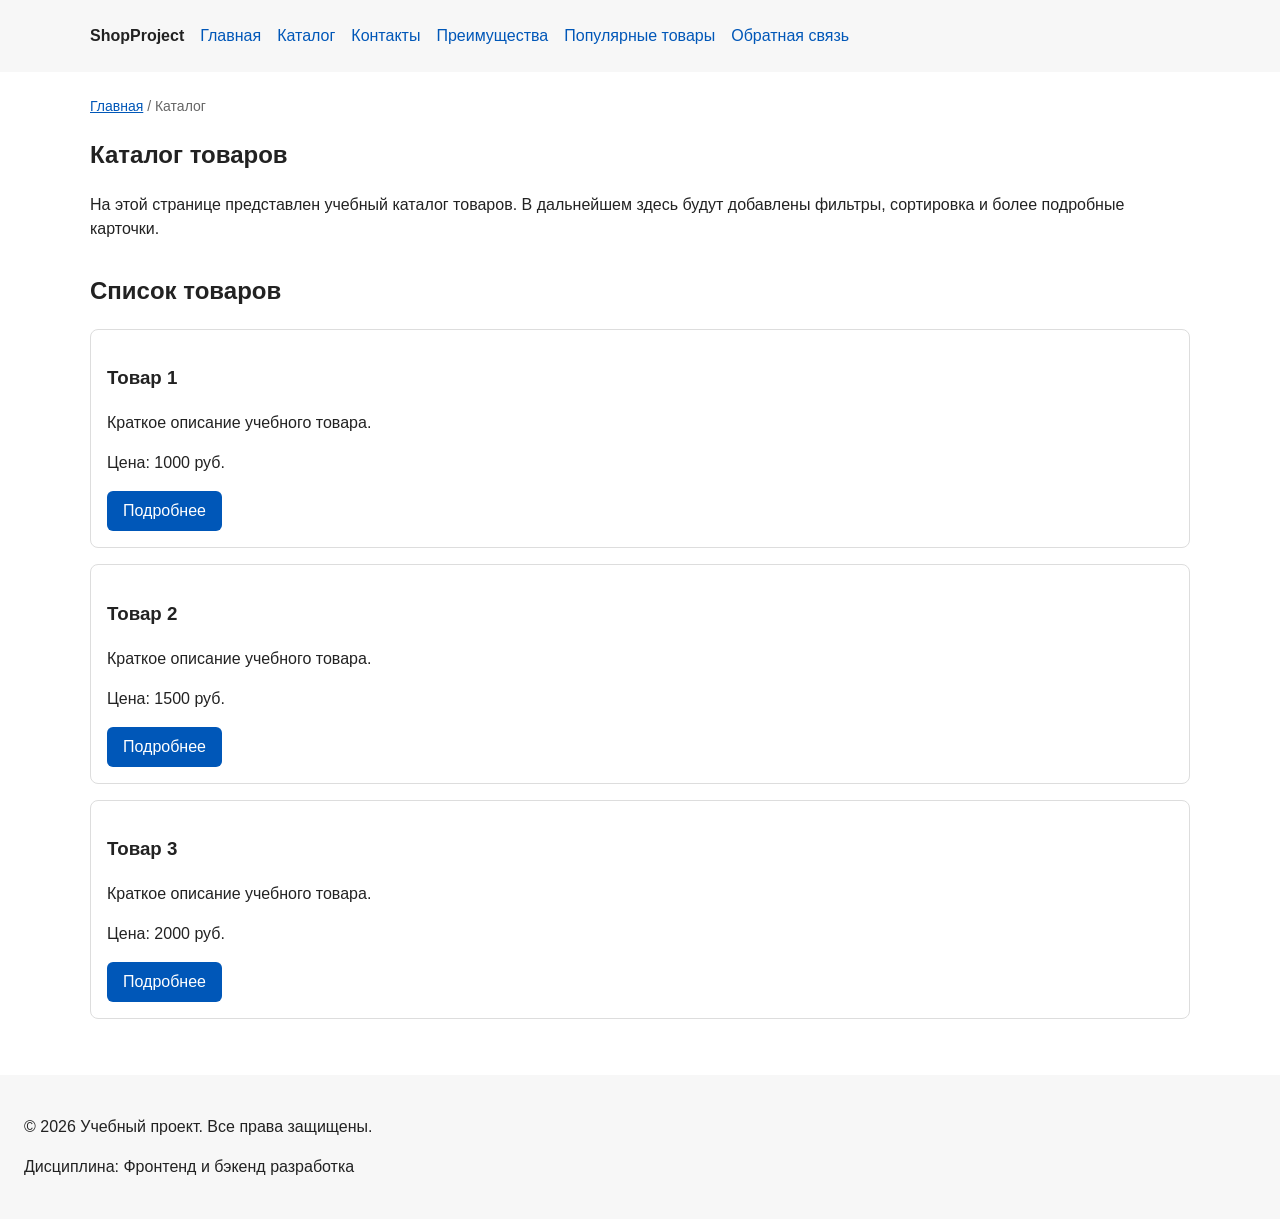
==== catalog.html @ f8c28b3b "feat: add multi-page structure navigation and anchors" ====
<!DOCTYPE html>
<html lang="ru">
<head>
  <meta charset="UTF-8">
  <meta name="viewport" content="width=device-width, initial-scale=1.0">
  <meta name="description" content="Каталог товаров учебного интернет-магазина.">
  <title>Каталог товаров — Учебный интернет-магазин</title>
  <link rel="stylesheet" href="css/style.css">
</head>
<body>
  <header>
    <div class="site-header">
      <a class="site-logo" href="index.html">ShopProject</a>

      <nav class="site-nav" aria-label="Основная навигация">
        <ul class="site-nav__list">
          <li><a href="index.html">Главная</a></li>
          <li><a href="catalog.html">Каталог</a></li>
          <li><a href="contacts.html">Контакты</a></li>
          <li><a href="index.html#advantages">Преимущества</a></li>
          <li><a href="index.html#popular">Популярные товары</a></li>
          <li><a href="index.html#contacts">Обратная связь</a></li>
        </ul>
      </nav>
    </div>
  </header>

  <main>
    <nav class="breadcrumbs" aria-label="Хлебные крошки">
      <a href="index.html">Главная</a>
      <span>Каталог</span>
    </nav>

    <section class="section">
      <h1>Каталог товаров</h1>
      <p>
        На этой странице представлен учебный каталог товаров.
        В дальнейшем здесь будут добавлены фильтры, сортировка и более
        подробные карточки.
      </p>
    </section>

    <section class="section">
      <h2>Список товаров</h2>

      <article class="product-card">
        <h3>Товар 1</h3>
        <p>Краткое описание учебного товара.</p>
        <p>Цена: 1000 руб.</p>
        <a class="button" href="index.html#popular">Подробнее</a>
      </article>

      <article class="product-card">
        <h3>Товар 2</h3>
        <p>Краткое описание учебного товара.</p>
        <p>Цена: 1500 руб.</p>
        <a class="button" href="index.html#popular">Подробнее</a>
      </article>

      <article class="product-card">
        <h3>Товар 3</h3>
        <p>Краткое описание учебного товара.</p>
        <p>Цена: 2000 руб.</p>
        <a class="button" href="index.html#popular">Подробнее</a>
      </article>
    </section>
  </main>

  <footer>
    <p>&copy; 2026 Учебный проект. Все права защищены.</p>
    <p>Дисциплина: Фронтенд и бэкенд разработка</p>
  </footer>
</body>
</html>
---- css/style.css ----
/* ===============================
   1. Переменные проекта
   =============================== */

:root {
  /* Основные цвета проекта */
  --color-bg: #ffffff;
  --color-text: #222222;
  --color-muted: #666666;
  --color-primary: #0057b8;
  --color-primary-dark: #003f86;
  --color-border: #dddddd;
  --color-surface: #f7f7f7;
  --color-surface-accent: #eef5ff;
  --color-danger: #b00020;
  --color-success: #168a2f;
  --color-success-bg: #eefaf0;
  --color-white: #ffffff;

  /* Отступы */
  --space-xs: 4px;
  --space-sm: 8px;
  --space-md: 16px;
  --space-lg: 24px;
  --space-xl: 32px;

  /* Скругления */
  --radius-sm: 6px;
  --radius-md: 8px;
  --radius-lg: 12px;

  /* Размеры */
  --container-width: 1100px;
}


/* ===============================
   2. Базовые стили
   =============================== */

* {
  box-sizing: border-box;
}

body {
  margin: 0;
  font-family: Arial, sans-serif;
  line-height: 1.5;
  color: var(--color-text);
  background-color: var(--color-bg);
}

header,
main,
footer {
  padding: var(--space-lg);
}


/* ===============================
   3. Общие элементы интерфейса
   =============================== */

a {
  color: var(--color-primary);
}

a:hover {
  color: var(--color-primary-dark);
}

a:focus-visible {
  outline: 2px solid var(--color-primary);
  outline-offset: 3px;
}

.button,
.form-actions button {
  display: inline-block;
  padding: var(--space-sm) var(--space-md);
  color: var(--color-white);
  background-color: var(--color-primary);
  text-decoration: none;
  border: none;
  cursor: pointer;
  border-radius: var(--radius-sm);
}

.button:hover,
.form-actions button:hover {
  color: var(--color-white);
  background-color: var(--color-primary-dark);
}

.button:focus-visible,
.form-actions button:focus-visible {
  outline: 2px solid var(--color-primary);
  outline-offset: 3px;
}

.button:disabled,
.form-actions button:disabled {
  opacity: 0.6;
  cursor: not-allowed;
}


/* ===============================
   4. Компоненты страницы
   =============================== */

header {
  background-color: var(--color-surface);
}

footer {
  background-color: var(--color-surface);
}


/* FLEXBOX ДЛЯ ШАПКИ */

.site-header {
  max-width: var(--container-width);
  margin: 0 auto;

  display: flex;
  gap: var(--space-md);
  align-items: center;
}

.site-logo {
  font-weight: bold;
  text-decoration: none;
  color: var(--color-text);
}

.site-nav__list {
  display: flex;
  gap: var(--space-md);

  padding: 0;
  margin: 0;
  list-style: none;
}

.site-nav__list a {
  text-decoration: none;
}

.site-logo:hover {
  color: var(--color-primary-dark);
}

.site-nav__list a:hover {
  text-decoration: underline;
}


.hero {
  max-width: var(--container-width);
  margin: 0 auto var(--space-xl);
  padding: var(--space-xl) var(--space-lg);
  background-color: var(--color-surface-accent);
  border-radius: var(--radius-lg);
}

.section {
  max-width: var(--container-width);
  margin: 0 auto var(--space-xl);
}

.section h2 {
  margin-top: 0;
}


/* CSS GRID ДЛЯ ТОВАРОВ */

.product-grid {
  display: grid;
  grid-template-columns: repeat(3, 1fr);
  gap: var(--space-md);
}

/*«Популярные товары» занимал всю строку 
над тремя карточками, а не становился первой ячейкой сетки*/
.product-grid h2 {
  grid-column: 1 / -1;
}


.product-card {
  margin-bottom: var(--space-md);
  padding: var(--space-md);
  border: 1px solid var(--color-border);
  border-radius: var(--radius-md);
  background-color: var(--color-bg);
}

.product-card:hover {
  border-color: var(--color-primary);
}

.product-card__title {
  margin-top: 0;
}

.product-card__description {
  color: var(--color-muted);
}

.product-card__price {
  font-weight: bold;
}

.aside-info {
  max-width: var(--container-width);
  margin: 0 auto var(--space-xl);
  padding: var(--space-md);
  border-left: 4px solid var(--color-primary);
  background-color: var(--color-surface);
}


/* ===============================
   5. Форма и модальное окно
   =============================== */

.order-dialog {
  width: min(100% - var(--space-xl), 560px);
  padding: var(--space-lg);
  border: none;
  border-radius: var(--radius-lg);
}

.order-dialog::backdrop {
  background-color: rgba(0, 0, 0, 0.5);
}

.form-field {
  margin-bottom: var(--space-md);
}

.form-field label {
  display: block;
  margin-bottom: var(--space-xs);
}

.form-field input,
.form-field select,
.form-field textarea {
  width: 100%;
  padding: 10px 12px;
  border: 1px solid var(--color-border);
  border-radius: var(--radius-sm);
  font: inherit;
}

.form-field input[type="checkbox"] {
  width: auto;
}

.form-field small {
  display: block;
  margin-top: var(--space-xs);
  color: var(--color-muted);
}

.form-field input:hover,
.form-field select:hover,
.form-field textarea:hover {
  border-color: var(--color-primary);
}

.form-field input:focus,
.form-field select:focus,
.form-field textarea:focus {
  border-color: var(--color-primary);
}

.form-field input:focus-visible,
.form-field select:focus-visible,
.form-field textarea:focus-visible {
  outline: 2px solid var(--color-primary);
  outline-offset: 3px;
}

.form-field input[aria-invalid="true"],
.form-field select[aria-invalid="true"],
.form-field textarea[aria-invalid="true"] {
  border-color: var(--color-danger);
}

.form-actions {
  display: flex;
  gap: var(--space-md);
  margin-top: var(--space-lg);
}

.success-message {
  max-width: var(--container-width);
  margin: var(--space-lg) auto;
  padding: var(--space-md);
  border-left: 4px solid var(--color-success);
  background-color: var(--color-success-bg);
}
.breadcrumbs {
  max-width: var(--container-width);
  margin: 0 auto var(--space-md);
  font-size: 14px;
  color: var(--color-muted);
}

.breadcrumbs a {
  color: var(--color-primary);
}

.breadcrumbs span::before {
  content: " / ";
  color: var(--color-muted);
}
html {
  scroll-behavior: smooth;
}

:target {
  outline: 2px dashed var(--color-primary);
  outline-offset: 4px;
}
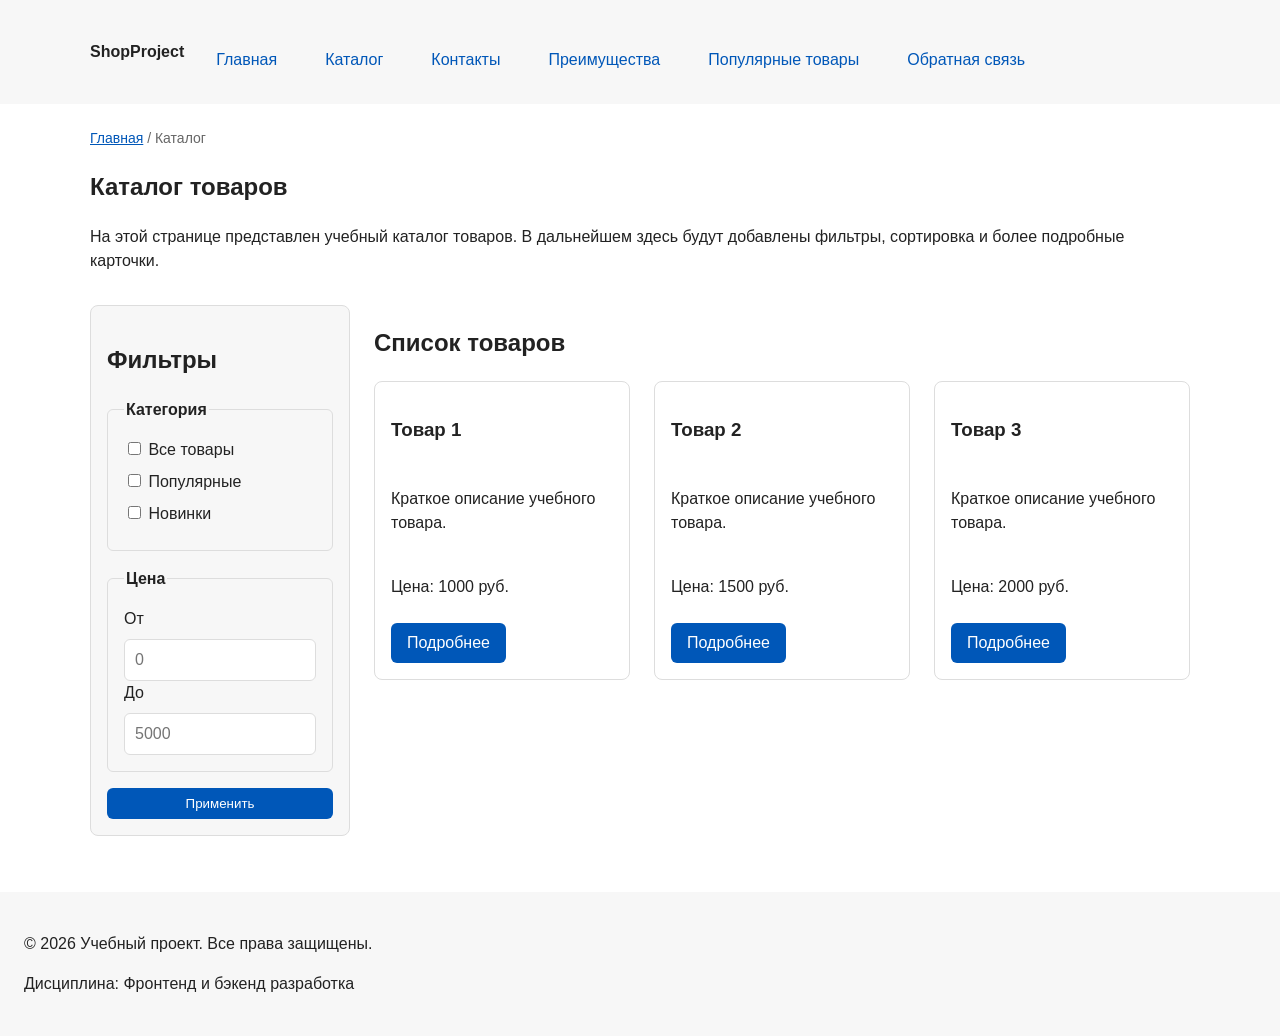
==== commit 0910ee66: "feat: add flex navigation and grid catalog layout" ====
--- a/catalog.html
+++ b/catalog.html
@@ -40,29 +40,70 @@
       </p>
     </section>
 
-    <section class="section">
-      <h2>Список товаров</h2>
+    <section class="catalog-layout">
+      <aside class="catalog-filters">
+        <h2>Фильтры</h2>
 
-      <article class="product-card">
-        <h3>Товар 1</h3>
-        <p>Краткое описание учебного товара.</p>
-        <p>Цена: 1000 руб.</p>
-        <a class="button" href="index.html#popular">Подробнее</a>
-      </article>
+        <form class="filters-form" action="#" method="get">
+          <fieldset>
+            <legend>Категория</legend>
 
-      <article class="product-card">
-        <h3>Товар 2</h3>
-        <p>Краткое описание учебного товара.</p>
-        <p>Цена: 1500 руб.</p>
-        <a class="button" href="index.html#popular">Подробнее</a>
-      </article>
+            <label>
+              <input type="checkbox" name="category" value="all">
+              Все товары
+            </label>
 
-      <article class="product-card">
-        <h3>Товар 3</h3>
-        <p>Краткое описание учебного товара.</p>
-        <p>Цена: 2000 руб.</p>
-        <a class="button" href="index.html#popular">Подробнее</a>
-      </article>
+            <label>
+              <input type="checkbox" name="category" value="popular">
+              Популярные
+            </label>
+
+            <label>
+              <input type="checkbox" name="category" value="new">
+              Новинки
+            </label>
+          </fieldset>
+
+          <fieldset>
+            <legend>Цена</legend>
+
+            <label for="price-from">От</label>
+            <input id="price-from" name="price-from" type="number" min="0" placeholder="0">
+
+            <label for="price-to">До</label>
+            <input id="price-to" name="price-to" type="number" min="0" placeholder="5000">
+          </fieldset>
+
+          <button class="button" type="submit">Применить</button>
+        </form>
+      </aside>
+
+      <section class="catalog-products">
+        <h2>Список товаров</h2>
+
+        <div class="products-grid">
+          <article class="product-card">
+            <h3>Товар 1</h3>
+            <p>Краткое описание учебного товара.</p>
+            <p>Цена: 1000 руб.</p>
+            <a class="button" href="index.html#popular">Подробнее</a>
+          </article>
+
+          <article class="product-card">
+            <h3>Товар 2</h3>
+            <p>Краткое описание учебного товара.</p>
+            <p>Цена: 1500 руб.</p>
+            <a class="button" href="index.html#popular">Подробнее</a>
+          </article>
+
+          <article class="product-card">
+            <h3>Товар 3</h3>
+            <p>Краткое описание учебного товара.</p>
+            <p>Цена: 2000 руб.</p>
+            <a class="button" href="index.html#popular">Подробнее</a>
+          </article>
+        </div>
+      </section>
     </section>
   </main>
 
@@ -71,4 +112,4 @@
     <p>Дисциплина: Фронтенд и бэкенд разработка</p>
   </footer>
 </body>
-</html>
+</html>
--- a/css/style.css
+++ b/css/style.css
@@ -137,23 +137,36 @@
 
 .site-nav__list {
   display: flex;
+  flex-wrap: wrap;
+  justify-content: center;
+  align-items: center;
   gap: var(--space-md);
-
   padding: 0;
-  margin: 0;
+  margin: var(--space-md) 0 0;
   list-style: none;
 }
 
-.site-nav__list a {
-  text-decoration: none;
-}
 
 .site-logo:hover {
   color: var(--color-primary-dark);
 }
+.site-nav__list a {
+  display: inline-block;
+  padding: var(--space-sm) var(--space-md);
+  color: var(--color-primary);
+  text-decoration: none;
+  border-radius: var(--radius-sm);
+}
 
 .site-nav__list a:hover {
-  text-decoration: underline;
+  color: var(--color-white);
+  background-color: var(--color-primary);
+}
+
+.products-grid {
+  display: grid;
+  grid-template-columns: repeat(3, 1fr);
+  gap: var(--space-lg);
 }
 
 
@@ -191,12 +204,21 @@
 
 
 .product-card {
-  margin-bottom: var(--space-md);
+  display: flex;
+  flex-direction: column;
+  gap: var(--space-sm);
+  margin-bottom: 0;
   padding: var(--space-md);
   border: 1px solid var(--color-border);
   border-radius: var(--radius-md);
   background-color: var(--color-bg);
 }
+
+.product-card .button {
+  margin-top: auto;
+  align-self: flex-start;
+}
+
 
 .product-card:hover {
   border-color: var(--color-primary);
@@ -328,3 +350,51 @@
   outline: 2px dashed var(--color-primary);
   outline-offset: 4px;
 }
+.catalog-layout {
+  max-width: var(--container-width);
+  margin: 0 auto var(--space-xl);
+  display: grid;
+  grid-template-columns: 260px 1fr;
+  grid-template-areas: "filters products";
+  gap: var(--space-lg);
+}
+
+.catalog-filters {
+  grid-area: filters;
+  padding: var(--space-md);
+  border: 1px solid var(--color-border);
+  border-radius: var(--radius-md);
+  background-color: var(--color-surface);
+}
+
+.catalog-products {
+  grid-area: products;
+}
+.filters-form {
+  display: grid;
+  gap: var(--space-md);
+}
+
+.filters-form fieldset {
+  margin: 0;
+  padding: var(--space-md);
+  border: 1px solid var(--color-border);
+  border-radius: var(--radius-sm);
+}
+
+.filters-form legend {
+  font-weight: 700;
+}
+
+.filters-form label {
+  display: block;
+  margin-bottom: var(--space-sm);
+}
+
+.filters-form input[type="number"] {
+  width: 100%;
+  padding: 8px 10px;
+  border: 1px solid var(--color-border);
+  border-radius: var(--radius-sm);
+  font: inherit;
+}
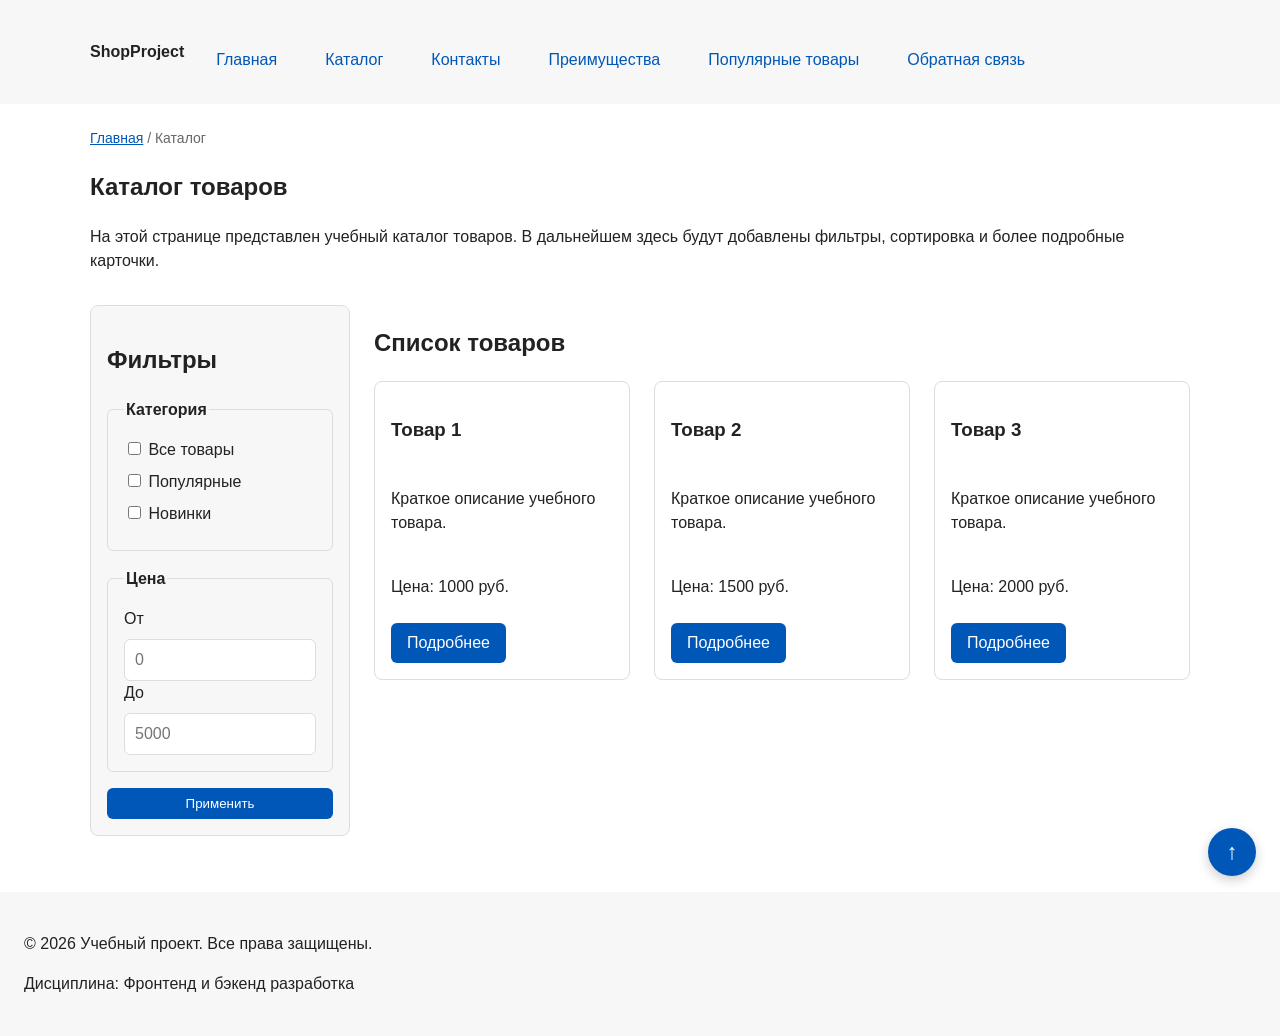
==== commit 2913efca: "feat: add back-to-top button to all pages" ====
--- a/catalog.html
+++ b/catalog.html
@@ -7,7 +7,7 @@
   <title>Каталог товаров — Учебный интернет-магазин</title>
   <link rel="stylesheet" href="css/style.css">
 </head>
-<body>
+<body id="top">
   <header>
     <div class="site-header">
       <a class="site-logo" href="index.html">ShopProject</a>
@@ -111,5 +111,7 @@
     <p>&copy; 2026 Учебный проект. Все права защищены.</p>
     <p>Дисциплина: Фронтенд и бэкенд разработка</p>
   </footer>
+
+  <a class="back-to-top" href="#top" aria-label="Вернуться наверх">↑</a>
 </body>
 </html>
--- a/css/style.css
+++ b/css/style.css
@@ -398,3 +398,88 @@
   border-radius: var(--radius-sm);
   font: inherit;
 }
+/* ===============================
+   Кнопка «Наверх»
+   =============================== */
+
+.back-to-top {
+  position: fixed;
+  right: var(--space-lg);
+  bottom: var(--space-lg);
+  z-index: 100;
+
+  width: 48px;
+  height: 48px;
+
+  display: flex;
+  align-items: center;
+  justify-content: center;
+
+  font-size: 22px;
+  line-height: 1;
+
+  color: var(--color-white);
+  background-color: var(--color-primary);
+
+  border: none;
+  border-radius: 50%;
+  cursor: pointer;
+
+  box-shadow: 0 4px 12px rgba(0, 0, 0, 0.2);
+
+  transition: background-color 0.2s ease, transform 0.2s ease;
+}
+
+.back-to-top:hover {
+  background-color: var(--color-primary-dark);
+  transform: translateY(-3px);
+}
+
+.back-to-top:focus-visible {
+  outline: 2px solid var(--color-primary);
+  outline-offset: 3px;
+}
+
+.back-to-top[hidden] {
+  display: none;
+}
+/* ===============================
+   Кнопка «Наверх» (без JS)
+   =============================== */
+
+.back-to-top {
+  position: fixed;
+  right: var(--space-lg);
+  bottom: var(--space-lg);
+  z-index: 100;
+
+  width: 48px;
+  height: 48px;
+
+  display: flex;
+  align-items: center;
+  justify-content: center;
+
+  font-size: 22px;
+  line-height: 1;
+  text-decoration: none;
+
+  color: var(--color-white);
+  background-color: var(--color-primary);
+
+  border-radius: 50%;
+
+  box-shadow: 0 4px 12px rgba(0, 0, 0, 0.2);
+
+  transition: background-color 0.2s ease, transform 0.2s ease;
+}
+
+.back-to-top:hover {
+  background-color: var(--color-primary-dark);
+  transform: translateY(-3px);
+}
+
+.back-to-top:focus-visible {
+  outline: 2px solid var(--color-primary);
+  outline-offset: 3px;
+}
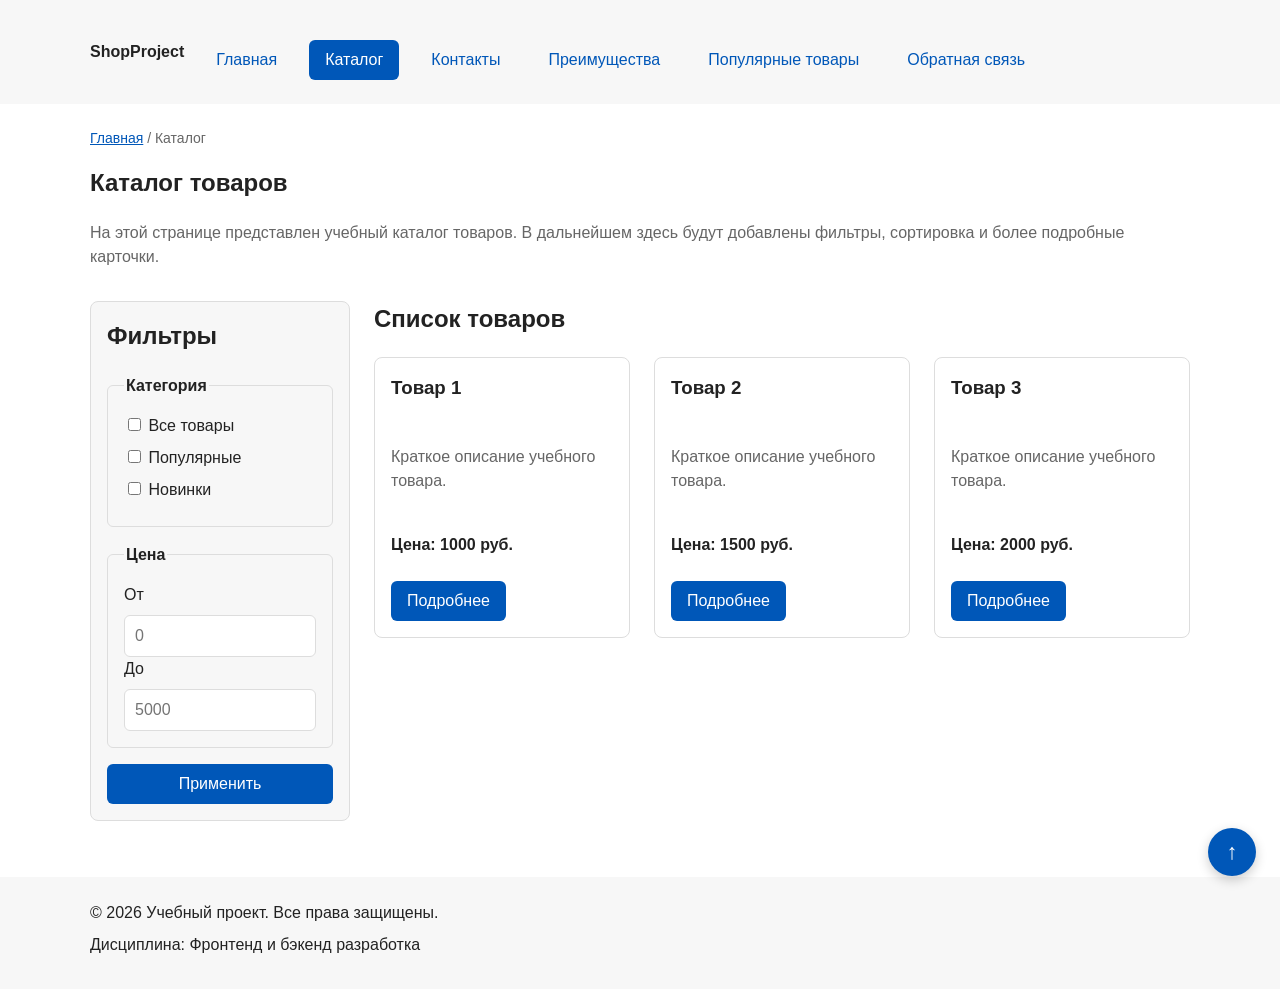
==== commit b4880ce5: "refactor: apply BEM naming to CSS classes" ====
--- a/catalog.html
+++ b/catalog.html
@@ -8,18 +8,30 @@
   <link rel="stylesheet" href="css/style.css">
 </head>
 <body id="top">
-  <header>
-    <div class="site-header">
-      <a class="site-logo" href="index.html">ShopProject</a>
+  <header class="site-header">
+    <div class="site-header__inner">
+      <a class="site-header__logo" href="index.html">ShopProject</a>
 
       <nav class="site-nav" aria-label="Основная навигация">
         <ul class="site-nav__list">
-          <li><a href="index.html">Главная</a></li>
-          <li><a href="catalog.html">Каталог</a></li>
-          <li><a href="contacts.html">Контакты</a></li>
-          <li><a href="index.html#advantages">Преимущества</a></li>
-          <li><a href="index.html#popular">Популярные товары</a></li>
-          <li><a href="index.html#contacts">Обратная связь</a></li>
+          <li class="site-nav__item">
+            <a class="site-nav__link" href="index.html">Главная</a>
+          </li>
+          <li class="site-nav__item">
+            <a class="site-nav__link site-nav__link--active" href="catalog.html">Каталог</a>
+          </li>
+          <li class="site-nav__item">
+            <a class="site-nav__link" href="contacts.html">Контакты</a>
+          </li>
+          <li class="site-nav__item">
+            <a class="site-nav__link" href="index.html#advantages">Преимущества</a>
+          </li>
+          <li class="site-nav__item">
+            <a class="site-nav__link" href="index.html#popular">Популярные товары</a>
+          </li>
+          <li class="site-nav__item">
+            <a class="site-nav__link" href="index.html#contacts">Обратная связь</a>
+          </li>
         </ul>
       </nav>
     </div>
@@ -27,13 +39,13 @@
 
   <main>
     <nav class="breadcrumbs" aria-label="Хлебные крошки">
-      <a href="index.html">Главная</a>
-      <span>Каталог</span>
+      <a class="breadcrumbs__link" href="index.html">Главная</a>
+      <span class="breadcrumbs__current">Каталог</span>
     </nav>
 
     <section class="section">
-      <h1>Каталог товаров</h1>
-      <p>
+      <h1 class="section__title">Каталог товаров</h1>
+      <p class="section__description">
         На этой странице представлен учебный каталог товаров.
         В дальнейшем здесь будут добавлены фильтры, сортировка и более
         подробные карточки.
@@ -42,74 +54,74 @@
 
     <section class="catalog-layout">
       <aside class="catalog-filters">
-        <h2>Фильтры</h2>
+        <h2 class="catalog-filters__title">Фильтры</h2>
 
-        <form class="filters-form" action="#" method="get">
-          <fieldset>
-            <legend>Категория</legend>
+        <form class="catalog-filters__form" action="#" method="get">
+          <fieldset class="catalog-filters__fieldset">
+            <legend class="catalog-filters__legend">Категория</legend>
 
-            <label>
-              <input type="checkbox" name="category" value="all">
+            <label class="catalog-filters__label">
+              <input class="catalog-filters__input catalog-filters__input--checkbox" type="checkbox" name="category" value="all">
               Все товары
             </label>
 
-            <label>
-              <input type="checkbox" name="category" value="popular">
+            <label class="catalog-filters__label">
+              <input class="catalog-filters__input catalog-filters__input--checkbox" type="checkbox" name="category" value="popular">
               Популярные
             </label>
 
-            <label>
-              <input type="checkbox" name="category" value="new">
+            <label class="catalog-filters__label">
+              <input class="catalog-filters__input catalog-filters__input--checkbox" type="checkbox" name="category" value="new">
               Новинки
             </label>
           </fieldset>
 
-          <fieldset>
-            <legend>Цена</legend>
+          <fieldset class="catalog-filters__fieldset">
+            <legend class="catalog-filters__legend">Цена</legend>
 
-            <label for="price-from">От</label>
-            <input id="price-from" name="price-from" type="number" min="0" placeholder="0">
+            <label class="catalog-filters__label" for="price-from">От</label>
+            <input class="catalog-filters__input" id="price-from" name="price-from" type="number" min="0" placeholder="0">
 
-            <label for="price-to">До</label>
-            <input id="price-to" name="price-to" type="number" min="0" placeholder="5000">
+            <label class="catalog-filters__label" for="price-to">До</label>
+            <input class="catalog-filters__input" id="price-to" name="price-to" type="number" min="0" placeholder="5000">
           </fieldset>
 
-          <button class="button" type="submit">Применить</button>
+          <button class="button button--primary" type="submit">Применить</button>
         </form>
       </aside>
 
       <section class="catalog-products">
-        <h2>Список товаров</h2>
+        <h2 class="catalog-products__title">Список товаров</h2>
 
         <div class="products-grid">
           <article class="product-card">
-            <h3>Товар 1</h3>
-            <p>Краткое описание учебного товара.</p>
-            <p>Цена: 1000 руб.</p>
-            <a class="button" href="index.html#popular">Подробнее</a>
+            <h3 class="product-card__title">Товар 1</h3>
+            <p class="product-card__description">Краткое описание учебного товара.</p>
+            <p class="product-card__price">Цена: 1000 руб.</p>
+            <a class="button button--primary" href="index.html#popular">Подробнее</a>
           </article>
 
           <article class="product-card">
-            <h3>Товар 2</h3>
-            <p>Краткое описание учебного товара.</p>
-            <p>Цена: 1500 руб.</p>
-            <a class="button" href="index.html#popular">Подробнее</a>
+            <h3 class="product-card__title">Товар 2</h3>
+            <p class="product-card__description">Краткое описание учебного товара.</p>
+            <p class="product-card__price">Цена: 1500 руб.</p>
+            <a class="button button--primary" href="index.html#popular">Подробнее</a>
           </article>
 
           <article class="product-card">
-            <h3>Товар 3</h3>
-            <p>Краткое описание учебного товара.</p>
-            <p>Цена: 2000 руб.</p>
-            <a class="button" href="index.html#popular">Подробнее</a>
+            <h3 class="product-card__title">Товар 3</h3>
+            <p class="product-card__description">Краткое описание учебного товара.</p>
+            <p class="product-card__price">Цена: 2000 руб.</p>
+            <a class="button button--primary" href="index.html#popular">Подробнее</a>
           </article>
         </div>
       </section>
     </section>
   </main>
 
-  <footer>
-    <p>&copy; 2026 Учебный проект. Все права защищены.</p>
-    <p>Дисциплина: Фронтенд и бэкенд разработка</p>
+  <footer class="site-footer">
+    <p class="site-footer__text">&copy; 2026 Учебный проект. Все права защищены.</p>
+    <p class="site-footer__text">Дисциплина: Фронтенд и бэкенд разработка</p>
   </footer>
 
   <a class="back-to-top" href="#top" aria-label="Вернуться наверх">↑</a>
--- a/css/style.css
+++ b/css/style.css
@@ -1,9 +1,4 @@
-/* ===============================
-   1. Переменные проекта
-   =============================== */
-
 :root {
-  /* Основные цвета проекта */
   --color-bg: #ffffff;
   --color-text: #222222;
   --color-muted: #666666;
@@ -17,29 +12,25 @@
   --color-success-bg: #eefaf0;
   --color-white: #ffffff;
 
-  /* Отступы */
   --space-xs: 4px;
   --space-sm: 8px;
   --space-md: 16px;
   --space-lg: 24px;
   --space-xl: 32px;
 
-  /* Скругления */
   --radius-sm: 6px;
   --radius-md: 8px;
   --radius-lg: 12px;
 
-  /* Размеры */
   --container-width: 1100px;
 }
-
-
-/* ===============================
-   2. Базовые стили
-   =============================== */
 
 * {
   box-sizing: border-box;
+}
+
+html {
+  scroll-behavior: smooth;
 }
 
 body {
@@ -50,16 +41,9 @@
   background-color: var(--color-bg);
 }
 
-header,
-main,
-footer {
+main {
   padding: var(--space-lg);
 }
-
-
-/* ===============================
-   3. Общие элементы интерфейса
-   =============================== */
 
 a {
   color: var(--color-primary);
@@ -74,65 +58,69 @@
   outline-offset: 3px;
 }
 
-.button,
-.form-actions button {
+.button {
   display: inline-block;
   padding: var(--space-sm) var(--space-md);
+  border: none;
+  border-radius: var(--radius-sm);
+  font: inherit;
+  text-decoration: none;
+  cursor: pointer;
+}
+
+.button--primary {
   color: var(--color-white);
   background-color: var(--color-primary);
-  text-decoration: none;
-  border: none;
-  cursor: pointer;
-  border-radius: var(--radius-sm);
-}
-
-.button:hover,
-.form-actions button:hover {
+}
+
+.button--primary:hover {
   color: var(--color-white);
   background-color: var(--color-primary-dark);
 }
 
-.button:focus-visible,
-.form-actions button:focus-visible {
+.button--secondary {
+  color: var(--color-primary);
+  background-color: transparent;
+  border: 1px solid var(--color-primary);
+}
+
+.button--secondary:hover {
+  color: var(--color-white);
+  background-color: var(--color-primary);
+}
+
+.button:focus-visible {
   outline: 2px solid var(--color-primary);
   outline-offset: 3px;
 }
 
 .button:disabled,
-.form-actions button:disabled {
+.button--disabled {
   opacity: 0.6;
   cursor: not-allowed;
 }
 
-
-/* ===============================
-   4. Компоненты страницы
-   =============================== */
-
-header {
+.site-header {
+  padding: var(--space-lg);
   background-color: var(--color-surface);
 }
 
-footer {
-  background-color: var(--color-surface);
-}
-
-
-/* FLEXBOX ДЛЯ ШАПКИ */
-
-.site-header {
+.site-header__inner {
+  display: flex;
+  align-items: center;
+  gap: var(--space-md);
   max-width: var(--container-width);
   margin: 0 auto;
-
-  display: flex;
-  gap: var(--space-md);
-  align-items: center;
-}
-
-.site-logo {
+}
+
+.site-header__logo {
+  color: var(--color-text);
   font-weight: bold;
   text-decoration: none;
-  color: var(--color-text);
+}
+
+.site-header__logo:hover {
+  color: var(--color-primary-dark);
 }
 
 .site-nav__list {
@@ -146,11 +134,7 @@
   list-style: none;
 }
 
-
-.site-logo:hover {
-  color: var(--color-primary-dark);
-}
-.site-nav__list a {
+.site-nav__link {
   display: inline-block;
   padding: var(--space-sm) var(--space-md);
   color: var(--color-primary);
@@ -158,17 +142,11 @@
   border-radius: var(--radius-sm);
 }
 
-.site-nav__list a:hover {
+.site-nav__link:hover,
+.site-nav__link--active {
   color: var(--color-white);
   background-color: var(--color-primary);
 }
-
-.products-grid {
-  display: grid;
-  grid-template-columns: repeat(3, 1fr);
-  gap: var(--space-lg);
-}
-
 
 .hero {
   max-width: var(--container-width);
@@ -178,48 +156,57 @@
   border-radius: var(--radius-lg);
 }
 
+.hero__title {
+  margin-top: 0;
+}
+
+.hero__description {
+  color: var(--color-muted);
+}
+
 .section {
   max-width: var(--container-width);
   margin: 0 auto var(--space-xl);
 }
 
-.section h2 {
-  margin-top: 0;
-}
-
-
-/* CSS GRID ДЛЯ ТОВАРОВ */
-
-.product-grid {
+.section__title {
+  margin-top: 0;
+}
+
+.section__description {
+  color: var(--color-muted);
+}
+
+.advantages-list {
+  padding-left: var(--space-lg);
+}
+
+.advantages-list__item {
+  margin-bottom: var(--space-sm);
+}
+
+.products-grid {
   display: grid;
-  grid-template-columns: repeat(3, 1fr);
-  gap: var(--space-md);
-}
-
-/*«Популярные товары» занимал всю строку 
-над тремя карточками, а не становился первой ячейкой сетки*/
-.product-grid h2 {
+  grid-template-columns: repeat(3, minmax(0, 1fr));
+  gap: var(--space-lg);
+}
+
+.products-grid__title {
   grid-column: 1 / -1;
-}
-
+  margin-top: 0;
+}
 
 .product-card {
   display: flex;
   flex-direction: column;
+  align-items: flex-start;
   gap: var(--space-sm);
-  margin-bottom: 0;
   padding: var(--space-md);
   border: 1px solid var(--color-border);
   border-radius: var(--radius-md);
   background-color: var(--color-bg);
 }
 
-.product-card .button {
-  margin-top: auto;
-  align-self: flex-start;
-}
-
-
 .product-card:hover {
   border-color: var(--color-primary);
 }
@@ -234,6 +221,10 @@
 
 .product-card__price {
   font-weight: bold;
+}
+
+.product-card__button {
+  margin-top: auto;
 }
 
 .aside-info {
@@ -244,10 +235,13 @@
   background-color: var(--color-surface);
 }
 
-
-/* ===============================
-   5. Форма и модальное окно
-   =============================== */
+.aside-info__title {
+  margin-top: 0;
+}
+
+.aside-info__text {
+  margin-bottom: 0;
+}
 
 .order-dialog {
   width: min(100% - var(--space-xl), 560px);
@@ -260,18 +254,20 @@
   background-color: rgba(0, 0, 0, 0.5);
 }
 
-.form-field {
+.order-dialog__title {
+  margin-top: 0;
+}
+
+.order-form__field {
   margin-bottom: var(--space-md);
 }
 
-.form-field label {
+.order-form__label {
   display: block;
   margin-bottom: var(--space-xs);
 }
 
-.form-field input,
-.form-field select,
-.form-field textarea {
+.order-form__input {
   width: 100%;
   padding: 10px 12px;
   border: 1px solid var(--color-border);
@@ -279,43 +275,27 @@
   font: inherit;
 }
 
-.form-field input[type="checkbox"] {
+.order-form__input--checkbox {
   width: auto;
 }
 
-.form-field small {
-  display: block;
-  margin-top: var(--space-xs);
-  color: var(--color-muted);
-}
-
-.form-field input:hover,
-.form-field select:hover,
-.form-field textarea:hover {
+.order-form__input:hover,
+.order-form__input:focus {
   border-color: var(--color-primary);
 }
 
-.form-field input:focus,
-.form-field select:focus,
-.form-field textarea:focus {
-  border-color: var(--color-primary);
-}
-
-.form-field input:focus-visible,
-.form-field select:focus-visible,
-.form-field textarea:focus-visible {
+.order-form__input:focus-visible {
   outline: 2px solid var(--color-primary);
   outline-offset: 3px;
 }
 
-.form-field input[aria-invalid="true"],
-.form-field select[aria-invalid="true"],
-.form-field textarea[aria-invalid="true"] {
+.order-form__input[aria-invalid="true"] {
   border-color: var(--color-danger);
 }
 
-.form-actions {
+.order-form__actions {
   display: flex;
+  flex-wrap: wrap;
   gap: var(--space-md);
   margin-top: var(--space-lg);
 }
@@ -327,6 +307,7 @@
   border-left: 4px solid var(--color-success);
   background-color: var(--color-success-bg);
 }
+
 .breadcrumbs {
   max-width: var(--container-width);
   margin: 0 auto var(--space-md);
@@ -334,29 +315,23 @@
   color: var(--color-muted);
 }
 
-.breadcrumbs a {
+.breadcrumbs__link {
   color: var(--color-primary);
 }
 
-.breadcrumbs span::before {
+.breadcrumbs__current::before {
   content: " / ";
   color: var(--color-muted);
 }
-html {
-  scroll-behavior: smooth;
-}
-
-:target {
-  outline: 2px dashed var(--color-primary);
-  outline-offset: 4px;
-}
+
+
 .catalog-layout {
-  max-width: var(--container-width);
-  margin: 0 auto var(--space-xl);
   display: grid;
-  grid-template-columns: 260px 1fr;
+  grid-template-columns: 260px minmax(0, 1fr);
   grid-template-areas: "filters products";
   gap: var(--space-lg);
+  max-width: var(--container-width);
+  margin: 0 auto var(--space-xl);
 }
 
 .catalog-filters {
@@ -367,70 +342,93 @@
   background-color: var(--color-surface);
 }
 
-.catalog-products {
-  grid-area: products;
-}
-.filters-form {
+.catalog-filters__title {
+  margin-top: 0;
+}
+
+.catalog-filters__form {
   display: grid;
   gap: var(--space-md);
 }
 
-.filters-form fieldset {
+.catalog-filters__fieldset {
+  min-width: 0;
   margin: 0;
   padding: var(--space-md);
   border: 1px solid var(--color-border);
   border-radius: var(--radius-sm);
 }
 
-.filters-form legend {
+.catalog-filters__legend {
   font-weight: 700;
 }
 
-.filters-form label {
+.catalog-filters__label {
   display: block;
   margin-bottom: var(--space-sm);
 }
 
-.filters-form input[type="number"] {
+.catalog-filters__input {
   width: 100%;
   padding: 8px 10px;
   border: 1px solid var(--color-border);
   border-radius: var(--radius-sm);
   font: inherit;
 }
-/* ===============================
-   Кнопка «Наверх»
-   =============================== */
+
+.catalog-filters__input--checkbox {
+  width: auto;
+}
+
+.catalog-products {
+  grid-area: products;
+  min-width: 0;
+}
+
+.catalog-products__title {
+  margin-top: 0;
+}
+
+.contact-list {
+  padding-left: var(--space-lg);
+}
+
+.contact-list__item {
+  margin-bottom: var(--space-sm);
+}
+
+.site-footer {
+  padding: var(--space-lg);
+  background-color: var(--color-surface);
+}
+
+.site-footer__text {
+  max-width: var(--container-width);
+  margin: 0 auto var(--space-sm);
+}
 
 .back-to-top {
   position: fixed;
   right: var(--space-lg);
   bottom: var(--space-lg);
   z-index: 100;
-
-  width: 48px;
-  height: 48px;
-
   display: flex;
   align-items: center;
   justify-content: center;
-
+  width: 48px;
+  height: 48px;
   font-size: 22px;
   line-height: 1;
-
+  text-decoration: none;
   color: var(--color-white);
   background-color: var(--color-primary);
-
-  border: none;
   border-radius: 50%;
-  cursor: pointer;
-
   box-shadow: 0 4px 12px rgba(0, 0, 0, 0.2);
-
   transition: background-color 0.2s ease, transform 0.2s ease;
 }
 
 .back-to-top:hover {
+  color: var(--color-white);
   background-color: var(--color-primary-dark);
   transform: translateY(-3px);
 }
@@ -443,43 +441,8 @@
 .back-to-top[hidden] {
   display: none;
 }
-/* ===============================
-   Кнопка «Наверх» (без JS)
-   =============================== */
-
-.back-to-top {
-  position: fixed;
-  right: var(--space-lg);
-  bottom: var(--space-lg);
-  z-index: 100;
-
-  width: 48px;
-  height: 48px;
-
-  display: flex;
-  align-items: center;
-  justify-content: center;
-
-  font-size: 22px;
-  line-height: 1;
-  text-decoration: none;
-
-  color: var(--color-white);
-  background-color: var(--color-primary);
-
-  border-radius: 50%;
-
-  box-shadow: 0 4px 12px rgba(0, 0, 0, 0.2);
-
-  transition: background-color 0.2s ease, transform 0.2s ease;
-}
-
-.back-to-top:hover {
-  background-color: var(--color-primary-dark);
-  transform: translateY(-3px);
-}
-
-.back-to-top:focus-visible {
-  outline: 2px solid var(--color-primary);
-  outline-offset: 3px;
+
+:target {
+  outline: 2px dashed var(--color-primary);
+  outline-offset: 4px;
 }
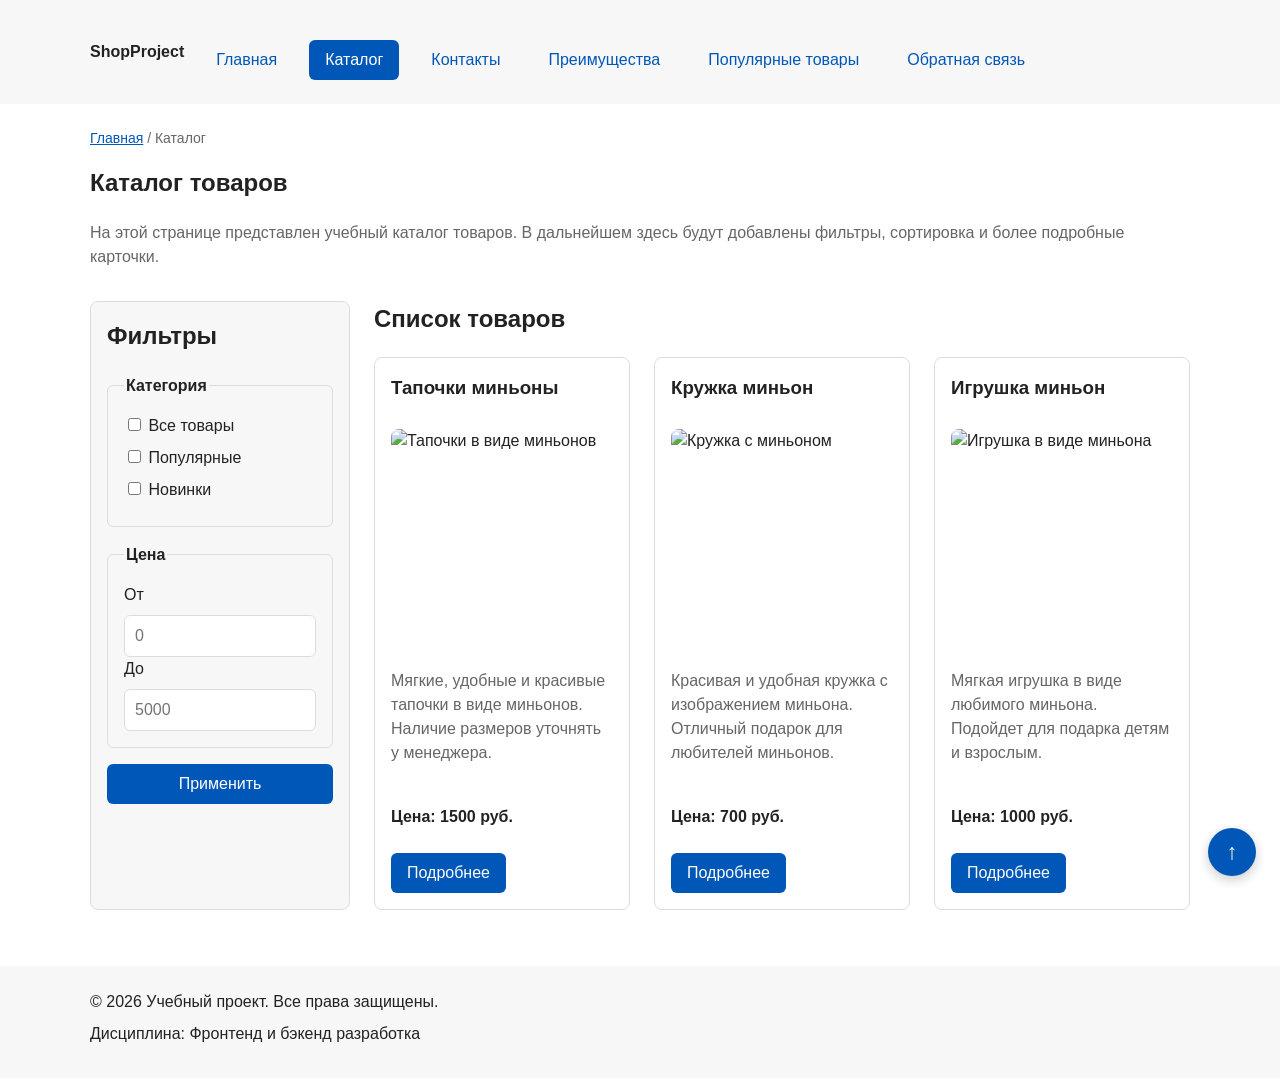
==== commit 1aff958a: "Update shop pages and reviews" ====
--- a/catalog.html
+++ b/catalog.html
@@ -1,3 +1,4 @@
+
 <!DOCTYPE html>
 <html lang="ru">
 <head>
@@ -61,17 +62,32 @@
             <legend class="catalog-filters__legend">Категория</legend>
 
             <label class="catalog-filters__label">
-              <input class="catalog-filters__input catalog-filters__input--checkbox" type="checkbox" name="category" value="all">
+              <input
+                class="catalog-filters__input catalog-filters__input--checkbox"
+                type="checkbox"
+                name="category"
+                value="all"
+              >
               Все товары
             </label>
 
             <label class="catalog-filters__label">
-              <input class="catalog-filters__input catalog-filters__input--checkbox" type="checkbox" name="category" value="popular">
+              <input
+                class="catalog-filters__input catalog-filters__input--checkbox"
+                type="checkbox"
+                name="category"
+                value="popular"
+              >
               Популярные
             </label>
 
             <label class="catalog-filters__label">
-              <input class="catalog-filters__input catalog-filters__input--checkbox" type="checkbox" name="category" value="new">
+              <input
+                class="catalog-filters__input catalog-filters__input--checkbox"
+                type="checkbox"
+                name="category"
+                value="new"
+              >
               Новинки
             </label>
           </fieldset>
@@ -80,13 +96,29 @@
             <legend class="catalog-filters__legend">Цена</legend>
 
             <label class="catalog-filters__label" for="price-from">От</label>
-            <input class="catalog-filters__input" id="price-from" name="price-from" type="number" min="0" placeholder="0">
+            <input
+              class="catalog-filters__input"
+              id="price-from"
+              name="price-from"
+              type="number"
+              min="0"
+              placeholder="0"
+            >
 
             <label class="catalog-filters__label" for="price-to">До</label>
-            <input class="catalog-filters__input" id="price-to" name="price-to" type="number" min="0" placeholder="5000">
+            <input
+              class="catalog-filters__input"
+              id="price-to"
+              name="price-to"
+              type="number"
+              min="0"
+              placeholder="5000"
+            >
           </fieldset>
 
-          <button class="button button--primary" type="submit">Применить</button>
+          <button class="button button--primary" type="submit">
+            Применить
+          </button>
         </form>
       </aside>
 
@@ -94,36 +126,86 @@
         <h2 class="catalog-products__title">Список товаров</h2>
 
         <div class="products-grid">
+
           <article class="product-card">
-            <h3 class="product-card__title">Товар 1</h3>
-            <p class="product-card__description">Краткое описание учебного товара.</p>
+            <h3 class="product-card__title">Тапочки миньоны</h3>
+
+            <img
+              class="product-card__image"
+              src="https://magicmag.net/image/cache/catalog/items/2976/tapochki-minon-7-1398x1398.jpg"
+              alt="Тапочки в виде миньонов"
+            >
+
+            <p class="product-card__description">
+              Мягкие, удобные и красивые тапочки в виде миньонов.
+              Наличие размеров уточнять у менеджера.
+            </p>
+
+            <p class="product-card__price">Цена: 1500 руб.</p>
+
+            <a class="button button--primary" href="index.html#popular">
+              Подробнее
+            </a>
+          </article>
+
+          <article class="product-card">
+            <h3 class="product-card__title">Кружка миньон</h3>
+
+            <img
+              class="product-card__image"
+              src="https://avatars.mds.yandex.net/i?id=903f95cbf3c972680121337d0cf85c90_l-5229226-images-thumbs&amp;n=13"
+              alt="Кружка с миньоном"
+            >
+
+            <p class="product-card__description">
+              Красивая и удобная кружка с изображением миньона.
+              Отличный подарок для любителей миньонов.
+            </p>
+
+            <p class="product-card__price">Цена: 700 руб.</p>
+
+            <a class="button button--primary" href="index.html#popular">
+              Подробнее
+            </a>
+          </article>
+
+          <article class="product-card">
+            <h3 class="product-card__title">Игрушка миньон</h3>
+
+            <img
+              class="product-card__image"
+              src="https://basket-10.wbbasket.ru/vol1439/part143958/143958250/images/big/1.webp"
+              alt="Игрушка в виде миньона"
+            >
+
+            <p class="product-card__description">
+              Мягкая игрушка в виде любимого миньона.
+              Подойдет для подарка детям и взрослым.
+            </p>
+
             <p class="product-card__price">Цена: 1000 руб.</p>
-            <a class="button button--primary" href="index.html#popular">Подробнее</a>
+
+            <a class="button button--primary" href="index.html#popular">
+              Подробнее
+            </a>
           </article>
 
-          <article class="product-card">
-            <h3 class="product-card__title">Товар 2</h3>
-            <p class="product-card__description">Краткое описание учебного товара.</p>
-            <p class="product-card__price">Цена: 1500 руб.</p>
-            <a class="button button--primary" href="index.html#popular">Подробнее</a>
-          </article>
-
-          <article class="product-card">
-            <h3 class="product-card__title">Товар 3</h3>
-            <p class="product-card__description">Краткое описание учебного товара.</p>
-            <p class="product-card__price">Цена: 2000 руб.</p>
-            <a class="button button--primary" href="index.html#popular">Подробнее</a>
-          </article>
         </div>
       </section>
     </section>
   </main>
 
   <footer class="site-footer">
-    <p class="site-footer__text">&copy; 2026 Учебный проект. Все права защищены.</p>
-    <p class="site-footer__text">Дисциплина: Фронтенд и бэкенд разработка</p>
+    <p class="site-footer__text">
+      &copy; 2026 Учебный проект. Все права защищены.
+    </p>
+    <p class="site-footer__text">
+      Дисциплина: Фронтенд и бэкенд разработка
+    </p>
   </footer>
 
-  <a class="back-to-top" href="#top" aria-label="Вернуться наверх">↑</a>
+  <a class="back-to-top" href="#top" aria-label="Вернуться наверх">
+    ↑
+  </a>
 </body>
-</html>+</html>
--- a/css/style.css
+++ b/css/style.css
@@ -103,6 +103,9 @@
 .site-header {
   padding: var(--space-lg);
   background-color: var(--color-surface);
+  position: sticky;
+  top: 0;
+  z-index: 1000;
 }
 
 .site-header__inner {
@@ -445,4 +448,110 @@
 :target {
   outline: 2px dashed var(--color-primary);
   outline-offset: 4px;
-}+}
+
+.product-card__image {
+  display: block;
+  width: 100%;
+  height: 200px;
+  object-fit: contain;
+  border-radius: 8px;
+  margin-bottom: 16px;
+}
+
+/* Блок отзывов */
+
+.reviews__form {
+  max-width: 600px;
+  display: flex;
+  flex-direction: column;
+  gap: 16px;
+}
+
+.reviews__field {
+  display: flex;
+  flex-direction: column;
+  gap: 8px;
+}
+
+.reviews__label {
+  font-weight: 600;
+}
+
+.reviews__input {
+  width: 100%;
+  padding: 12px;
+  border: 1px solid var(--color-border);
+  border-radius: var(--radius-md);
+  font: inherit;
+  background-color: var(--color-white);
+  color: var(--color-text);
+}
+
+.reviews__input:focus {
+  outline: 2px solid var(--color-primary);
+  outline-offset: 2px;
+}
+
+.reviews__input--textarea {
+  resize: vertical;
+}
+
+.reviews__success {
+  display: none;
+  margin-top: 20px;
+  padding: 16px;
+  background-color: var(--color-success-bg);
+  color: var(--color-success);
+  border-radius: var(--radius-md);
+  font-weight: 600;
+}
+
+.reviews__success:target {
+  display: block;
+}
+
+.reviews__list {
+  display: grid;
+  grid-template-columns: repeat(3, 1fr);
+  gap: 20px;
+  margin-bottom: 24px;
+}
+
+.reviews__card {
+  padding: 20px;
+  border: 1px solid var(--color-border);
+  border-radius: 8px;
+  background-color: var(--color-white);
+}
+
+.reviews__name {
+  margin-bottom: 8px;
+  font-size: 20px;
+}
+
+.reviews__rating {
+  color: #f5b301;
+  font-size: 22px;
+  margin-bottom: 8px;
+}
+
+.reviews__product {
+  font-weight: 600;
+  margin-bottom: 12px;
+}
+
+.reviews__text {
+  line-height: 1.6;
+}
+
+.reviews__button {
+  display: inline-block;
+}
+
+@media (max-width: 768px) {
+  .reviews__list {
+    grid-template-columns: 1fr;
+  }
+}
+
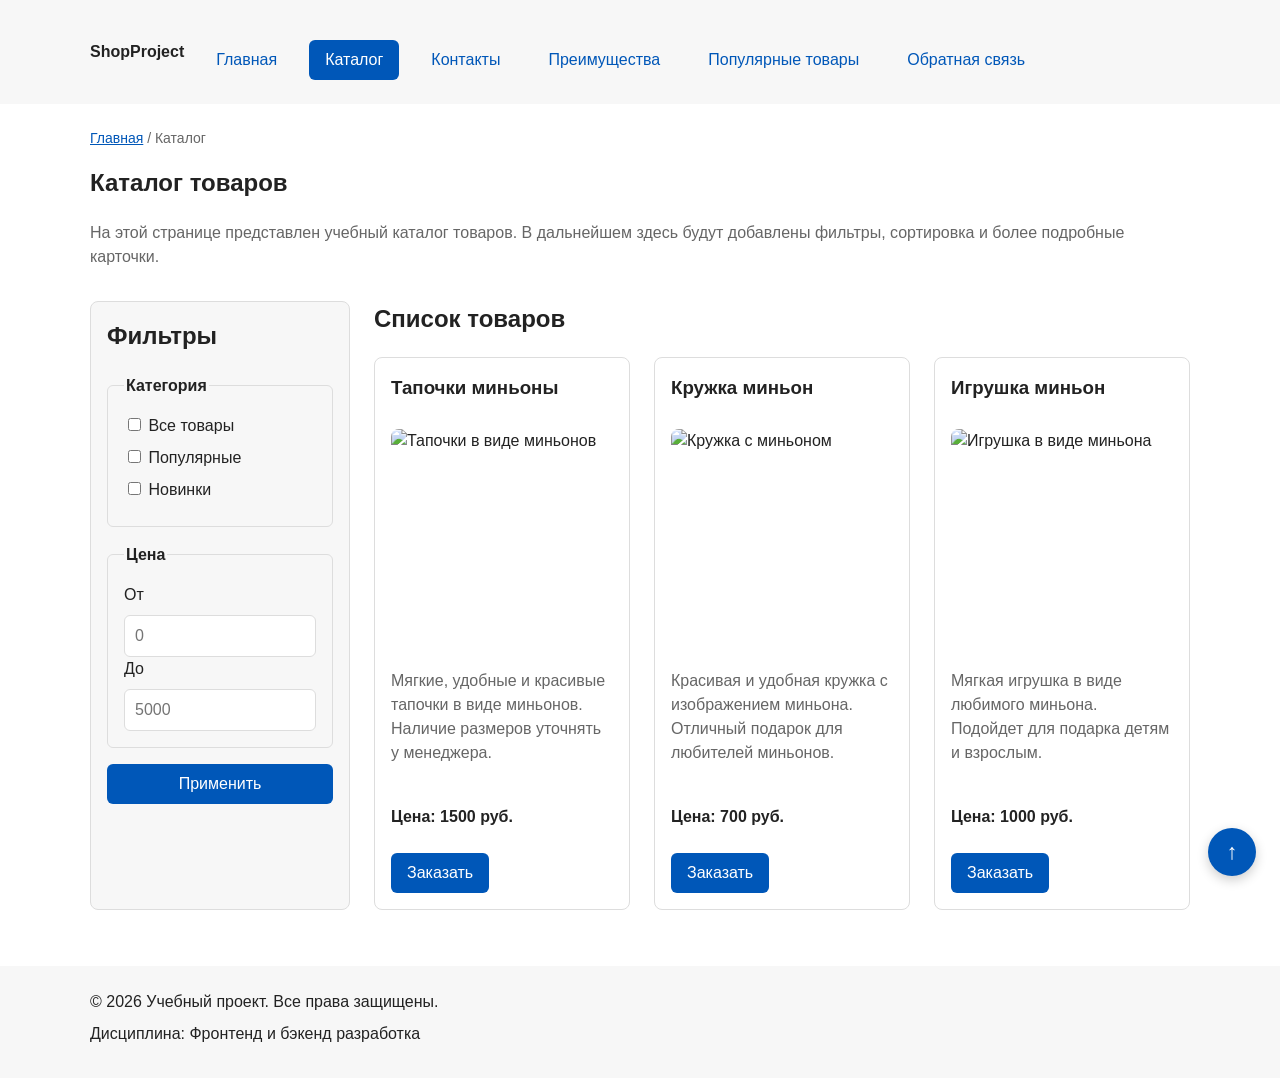
==== commit fad60ddc: "add new modal window" ====
--- a/catalog.html
+++ b/catalog.html
@@ -7,6 +7,7 @@
   <meta name="description" content="Каталог товаров учебного интернет-магазина.">
   <title>Каталог товаров — Учебный интернет-магазин</title>
   <link rel="stylesheet" href="css/style.css">
+  <script src="js/main.js" defer></script>
 </head>
 <body id="top">
   <header class="site-header">
@@ -143,9 +144,12 @@
 
             <p class="product-card__price">Цена: 1500 руб.</p>
 
-            <a class="button button--primary" href="index.html#popular">
-              Подробнее
-            </a>
+            <button class="button button--primary product-card__button"
+                    type="button"
+                    data-product="Тапочки"
+                    data-open-order-dialog>
+              Заказать
+            </button>
           </article>
 
           <article class="product-card">
@@ -164,9 +168,12 @@
 
             <p class="product-card__price">Цена: 700 руб.</p>
 
-            <a class="button button--primary" href="index.html#popular">
-              Подробнее
-            </a>
+            <button class="button button--primary product-card__button"
+                    type="button"
+                    data-product="Тапочки"
+                    data-open-order-dialog>
+              Заказать
+            </button>
           </article>
 
           <article class="product-card">
@@ -185,14 +192,72 @@
 
             <p class="product-card__price">Цена: 1000 руб.</p>
 
-            <a class="button button--primary" href="index.html#popular">
-              Подробнее
-            </a>
+            <button class="button button--primary product-card__button"
+                    type="button"
+                    data-product="Тапочки миньоны"
+                    data-open-order-dialog>
+              Заказать
+            </button>
           </article>
 
         </div>
       </section>
     </section>
+    <dialog class="order-dialog" id="order-dialog" aria-labelledby="order-dialog-title">
+      <h2 class="order-dialog__title" id="order-dialog-title">Оформление заявки</h2>
+
+      <form class="order-form" id="order-form" action="#" method="post" novalidate>
+        <input type="hidden" id="selected-product" name="product">
+
+        <div class="order-form__field">
+          <label class="order-form__label" for="order-name">Имя</label>
+          <input class="order-form__input" type="text" id="order-name" name="name" placeholder="Введите ваше имя" minlength="2" autocomplete="given-name" required>
+        </div>
+
+        <div class="order-form__field">
+          <label class="order-form__label" for="order-email">E-mail</label>
+          <input class="order-form__input" type="email" id="order-email" name="email" placeholder="example@mail.ru" autocomplete="email" required>
+        </div>
+
+        <div class="order-form__field">
+          <label class="order-form__label" for="order-phone">Телефон</label>
+          <input class="order-form__input" type="tel" id="order-phone" name="phone" placeholder="+7 (900) 000-00-00" pattern="\+7 \([0-9]{3}\) [0-9]{3}-[0-9]{2}-[0-9]{2}" required>
+          <small>Формат: +7 (900) 000-00-00</small>
+        </div>
+
+        <div class="order-form__field">
+          <label class="order-form__label" for="order-date">Дата связи</label>
+          <input class="order-form__input" type="date" id="order-date" name="date">
+        </div>
+
+        <div class="order-form__field">
+          <label class="order-form__label" for="order-topic">Тема обращения</label>
+          <select class="order-form__input" id="order-topic" name="topic" required>
+            <option value="">Выберите тему</option>
+            <option value="product">Заказ товара</option>
+            <option value="consultation">Консультация</option>
+            <option value="delivery">Доставка</option>
+          </select>
+        </div>
+
+        <div class="order-form__field">
+          <label class="order-form__label" for="order-comment">Комментарий</label>
+          <textarea class="order-form__input" id="order-comment" name="comment" rows="4" placeholder="Укажите дополнительную информацию"></textarea>
+        </div>
+
+        <div class="order-form__field">
+          <label class="order-form__label" for="order-agreement">
+            <input class="order-form__input order-form__input--checkbox" type="checkbox" id="order-agreement" name="agreement" required>
+            Согласен на обработку персональных данных
+          </label>
+        </div>
+
+        <div class="order-form__actions">
+          <button class="button button--secondary" id="close-order-dialog" type="button">Закрыть</button>
+          <button class="button button--primary" type="submit">Отправить заявку</button>
+        </div>
+      </form>
+    </dialog>
   </main>
 
   <footer class="site-footer">
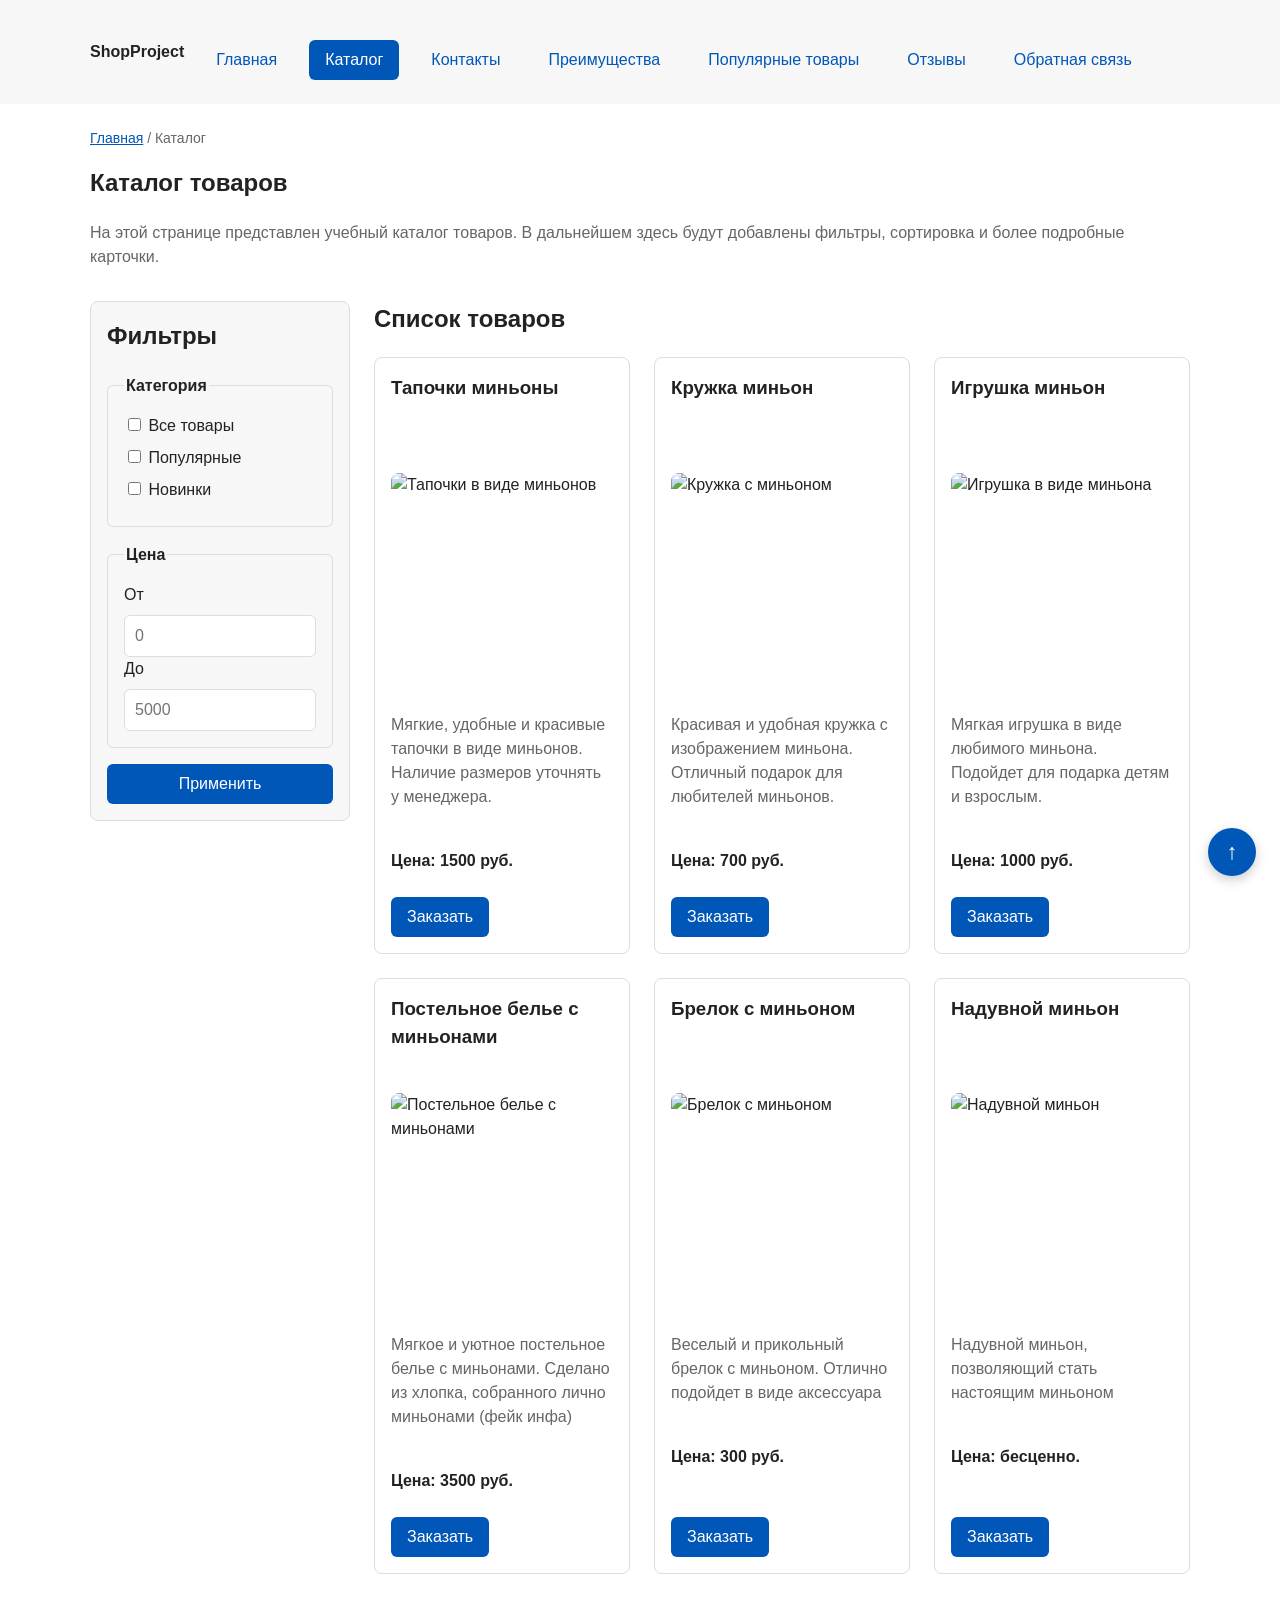
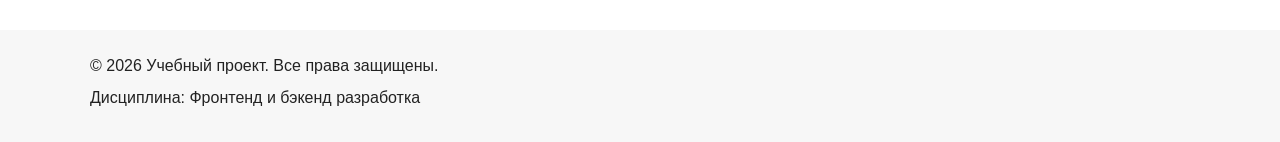
==== commit ef92b2d3: "update kr2" ====
--- a/catalog.html
+++ b/catalog.html
@@ -32,7 +32,10 @@
             <a class="site-nav__link" href="index.html#popular">Популярные товары</a>
           </li>
           <li class="site-nav__item">
-            <a class="site-nav__link" href="index.html#contacts">Обратная связь</a>
+            <a class="site-nav__link" href="reviews.html">Отзывы</a>
+          </li>
+          <li class="site-nav__item">
+            <a class="site-nav__link" href="feedback.html">Обратная связь</a>
           </li>
         </ul>
       </nav>
@@ -170,7 +173,7 @@
 
             <button class="button button--primary product-card__button"
                     type="button"
-                    data-product="Тапочки"
+                    data-product="Кружка"
                     data-open-order-dialog>
               Заказать
             </button>
@@ -194,10 +197,64 @@
 
             <button class="button button--primary product-card__button"
                     type="button"
-                    data-product="Тапочки миньоны"
-                    data-open-order-dialog>
-              Заказать
-            </button>
+                    data-product="Игрушка миньон"
+                    data-open-order-dialog>
+              Заказать
+            </button>
+          </article>
+          <article class="product-card">
+            <h3 class="product-card__title">Постельное белье с миньонами</h3>
+            <img class="product-card__image" src="https://avatars.mds.yandex.net/get-mpic/5209746/img_id4419014423543863041.jpeg/orig"
+              alt="Постельное белье с миньонами">
+            <p class="product-card__description">
+              Мягкое и уютное постельное белье с миньонами. Сделано из хлопка, собранного лично миньонами (фейк инфа)
+            </p>
+            <p class="product-card__price">
+              Цена: 3500 руб.
+            </p>
+            <button class="button button--primary product-card__button"
+                    type="button"
+                    data-product="Постельное белье с миньонами"
+                    data-open-order-dialog>
+              Заказать
+            </button>
+
+          </article>
+          <article class="product-card">
+            <h3 class="product-card__title">Брелок с миньоном</h3>
+            <img class="product-card__image" src="https://avatars.mds.yandex.net/i?id=2a2918624eb78df026f655584a58ede7_l-5232826-images-thumbs&n=13"
+              alt="Брелок с миньоном">
+            <p class="product-card__description">
+              Веселый и прикольный брелок с миньоном. Отлично подойдет в виде аксессуара
+            </p>
+            <p class="product-card__price">
+              Цена: 300 руб.
+            </p>
+            <button class="button button--primary product-card__button"
+                    type="button"
+                    data-product="Брелок с миньоном"
+                    data-open-order-dialog>
+              Заказать
+            </button>
+
+          </article>
+          <article class="product-card">
+            <h3 class="product-card__title">Надувной миньон</h3>
+            <img class="product-card__image" src="https://avatars.mds.yandex.net/i?id=7a7d14e4db5bb34fc8d44646cedd1a4f_sr-3966851-images-thumbs&n=13"
+              alt="Надувной миньон">
+            <p class="product-card__description">
+              Надувной миньон, позволяющий стать настоящим миньоном
+            </p>
+            <p class="product-card__price">
+              Цена: бесценно.
+            </p>
+            <button class="button button--primary product-card__button"
+                    type="button"
+                    data-product="Надувной миньон"
+                    data-open-order-dialog>
+              Заказать
+            </button>
+
           </article>
 
         </div>
--- a/css/style.css
+++ b/css/style.css
@@ -337,13 +337,18 @@
   margin: 0 auto var(--space-xl);
 }
 
+
 .catalog-filters {
   grid-area: filters;
   padding: var(--space-md);
   border: 1px solid var(--color-border);
   border-radius: var(--radius-md);
   background-color: var(--color-surface);
-}
+  position: sticky;
+  top: 100px;
+  align-self: start;
+}
+
 
 .catalog-filters__title {
   margin-top: 0;
@@ -555,3 +560,24 @@
   }
 }
 
+.product-card__title {
+  min-height: 72px;
+}
+
+.product-card__image {
+  height: 200px;
+  flex-shrink: 0;
+}
+
+.feedback {
+  padding: var(--space-lg);
+}
+
+.feedback__title {
+  margin-top: var(--space-xl);
+}
+
+.feedback__text {
+  color: var(--color-muted);
+  margin-bottom: var(--space-lg);
+}
